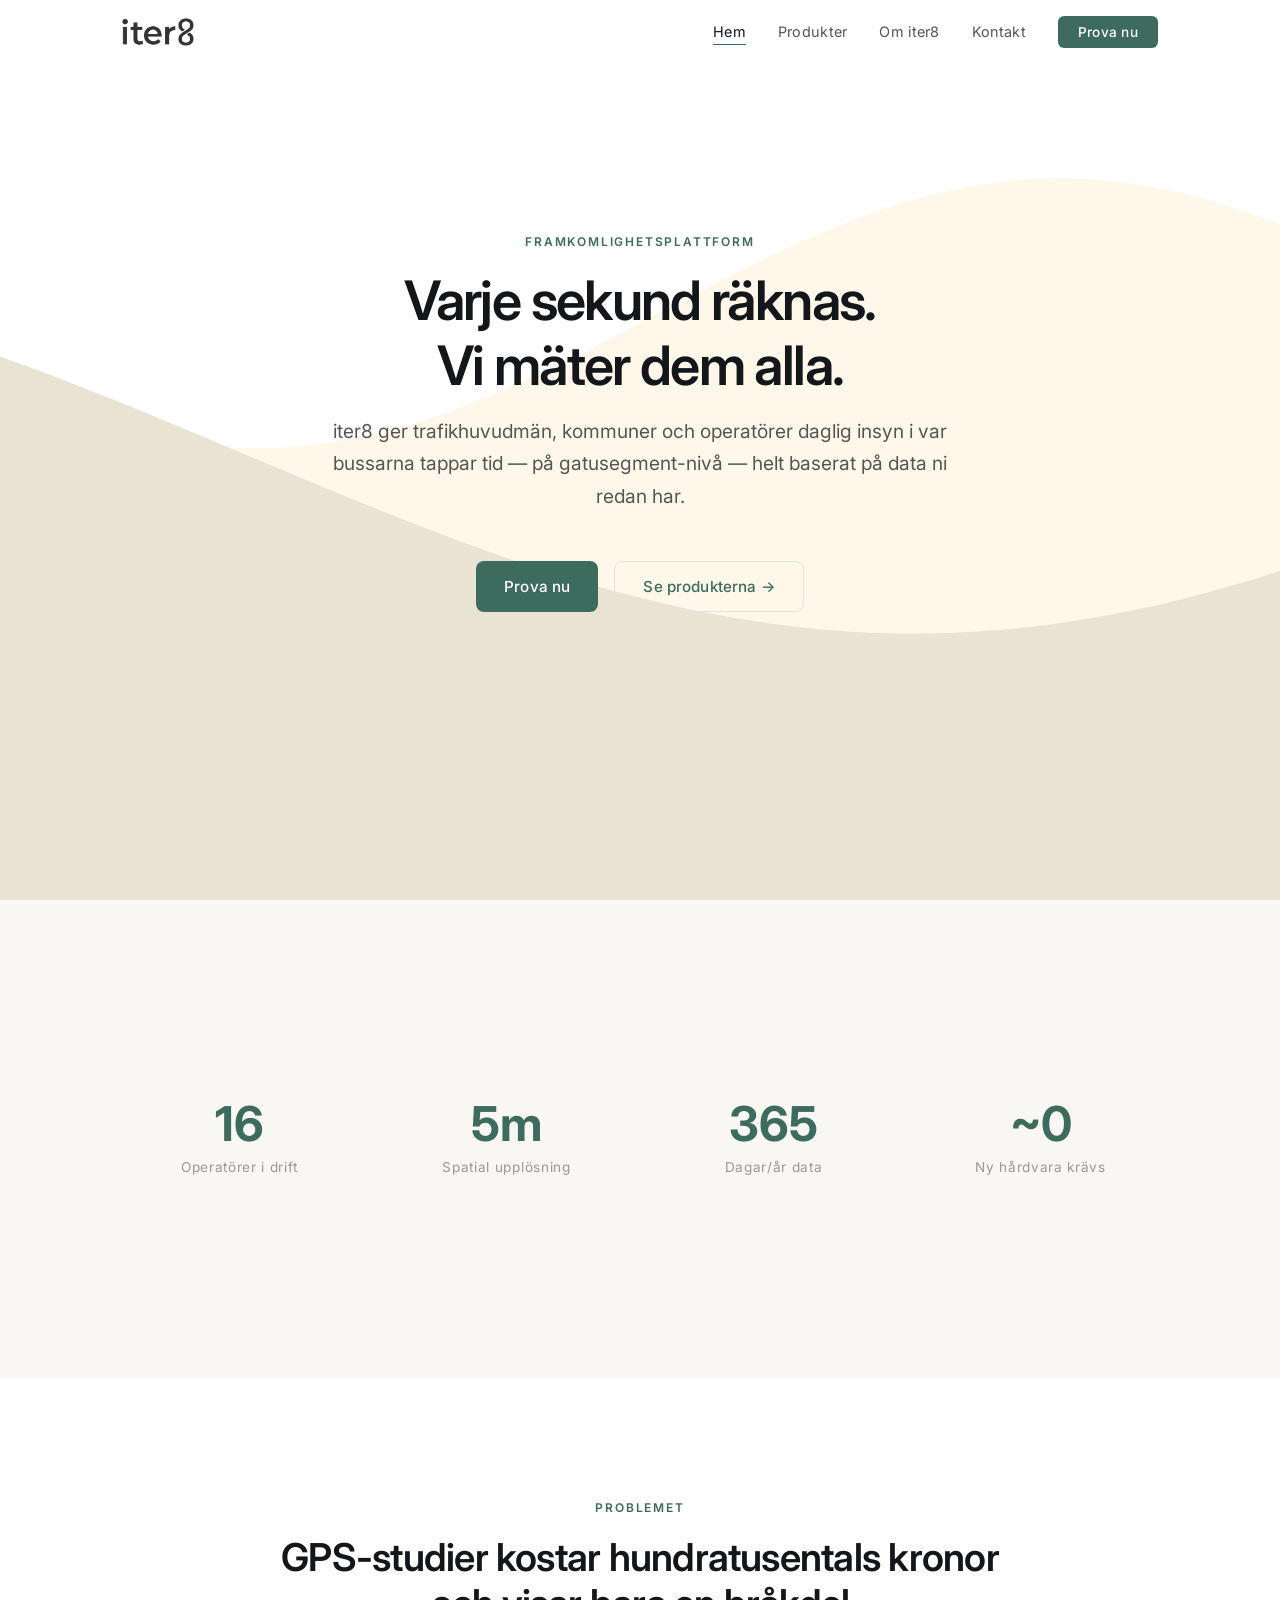
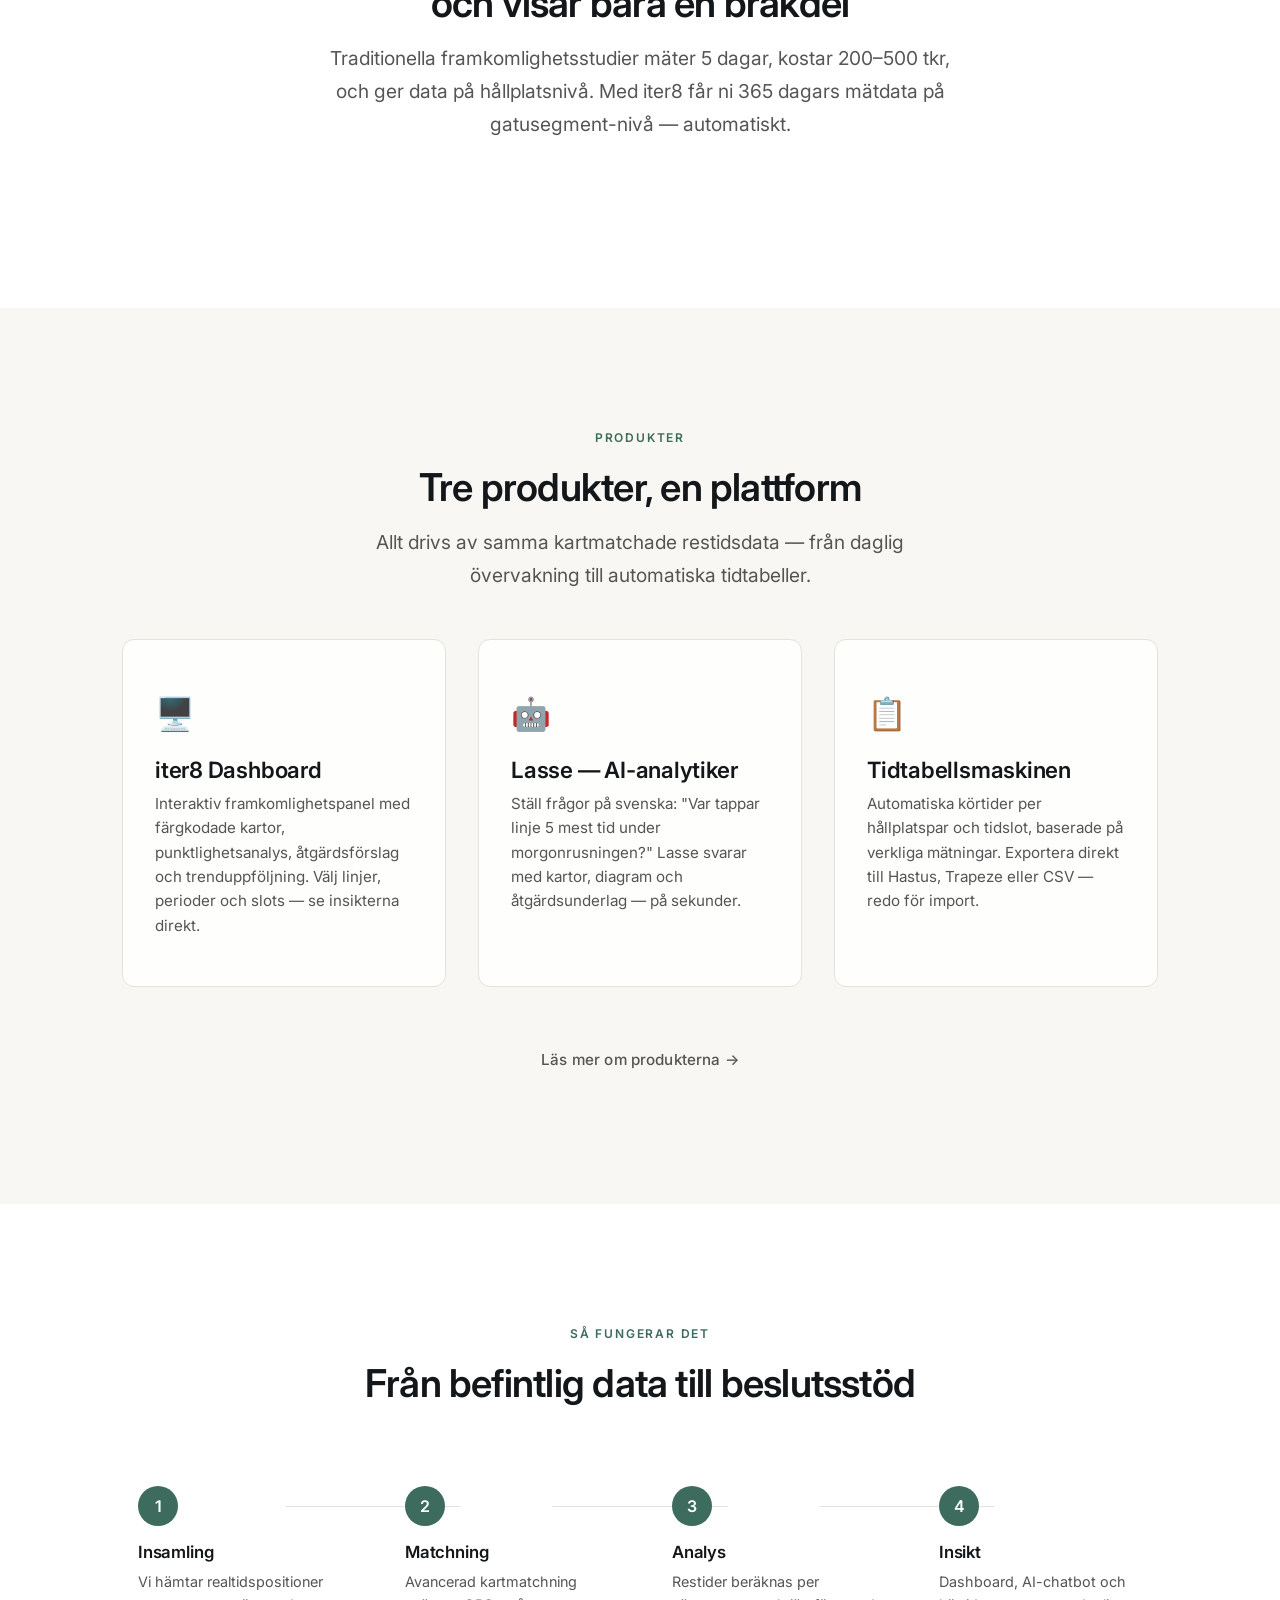
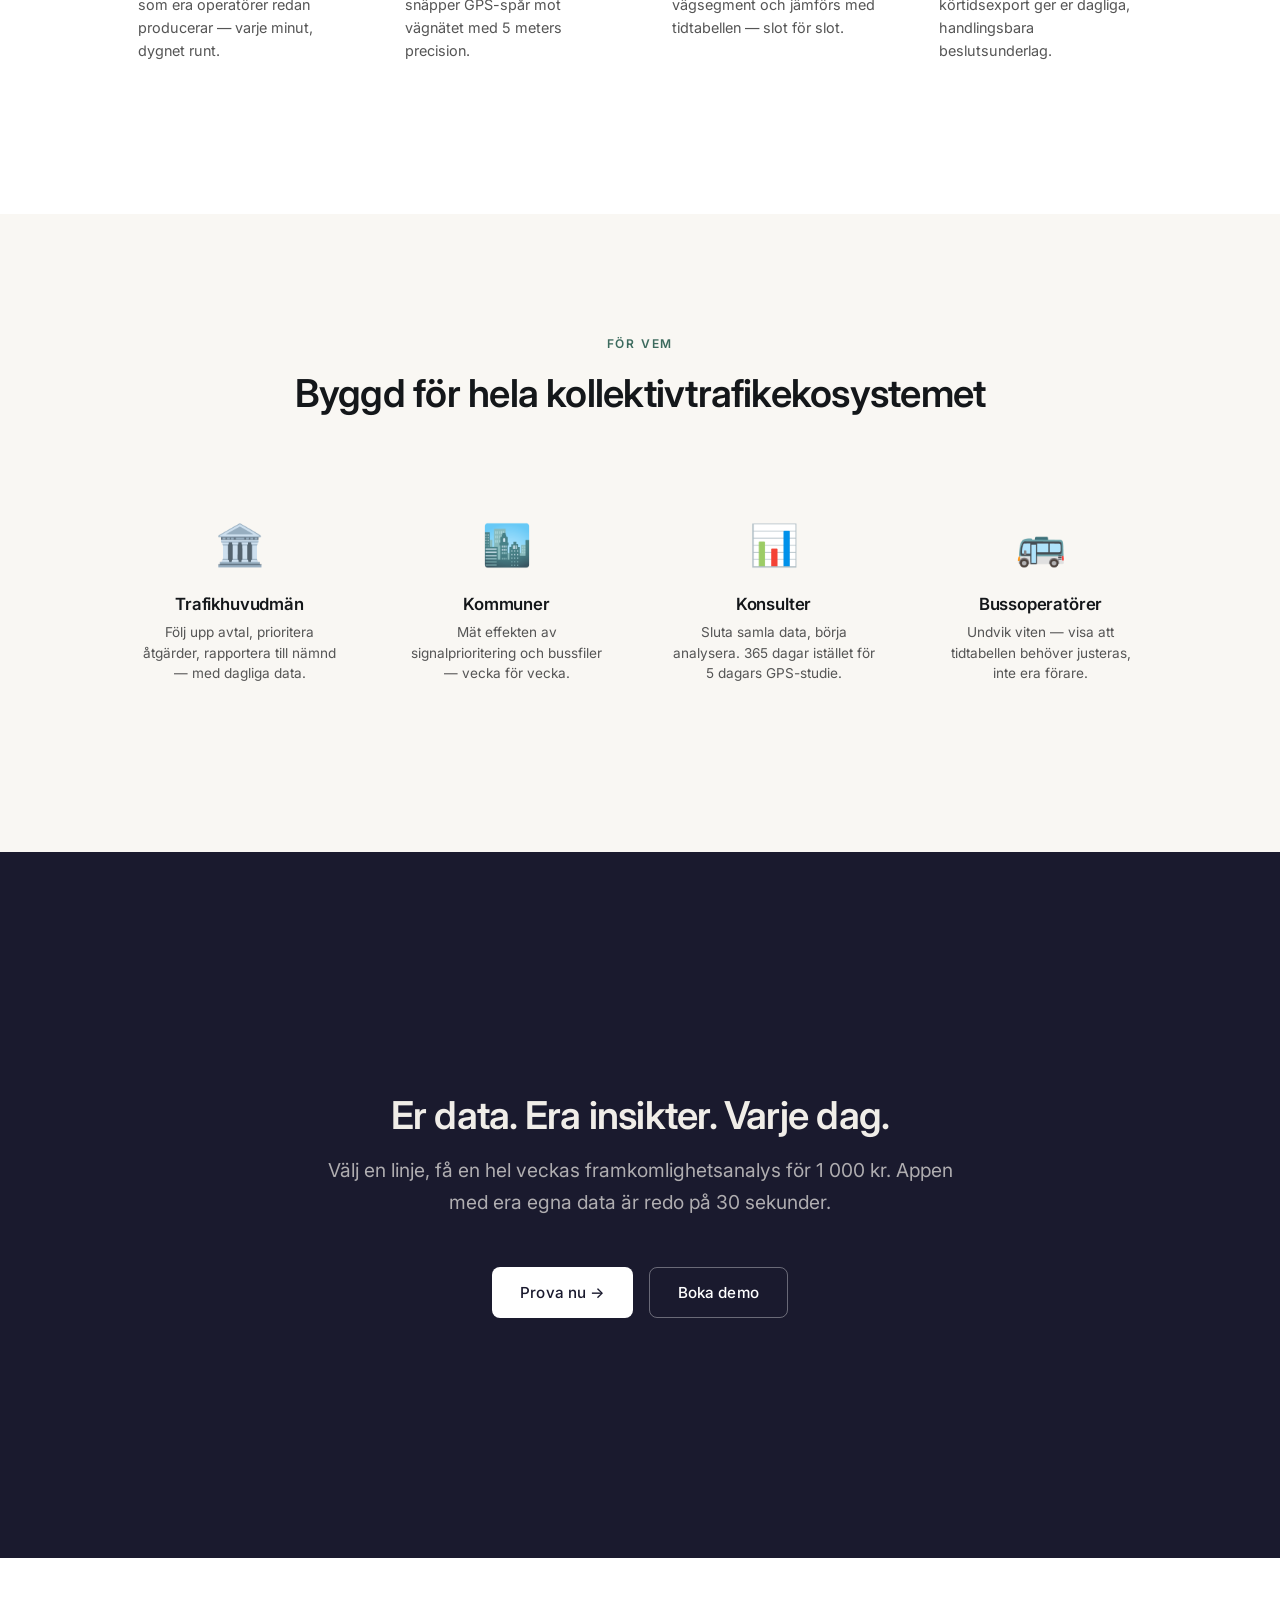
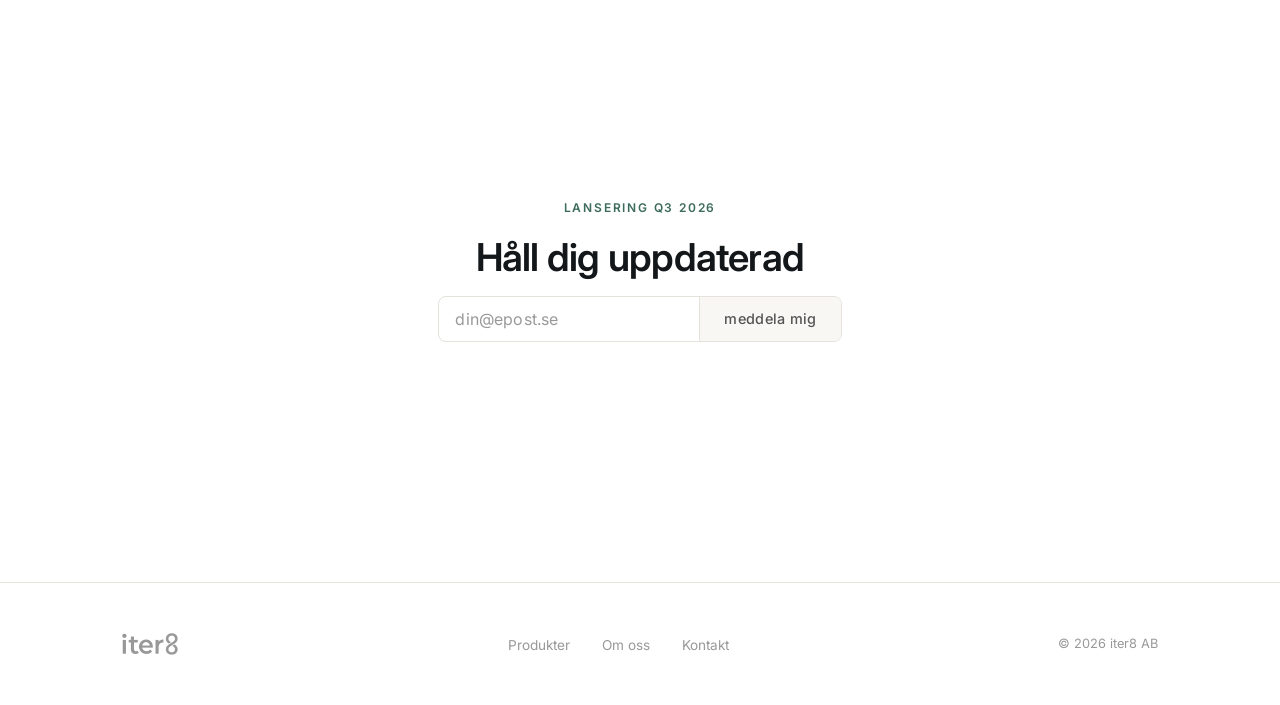
==== index.html @ d5462243 "Launch site (staging) — iter8 public-web-launch Staging-deploy av den nya fyrsidiga sajten med prova" ====
<!DOCTYPE html>
<html lang="sv">
<head>
  <meta charset="UTF-8">
  <meta name="viewport" content="width=device-width, initial-scale=1.0">
  <title>iter8 — Framkomlighetsanalys för kollektivtrafiken</title>
  <meta name="description" content="iter8 ger trafikhuvudmän, kommuner och operatörer daglig insyn i var bussarna tappar tid — på gatusegment-nivå — helt baserat på befintlig data.">
  <meta name="keywords" content="framkomlighet, kollektivtrafik, GTFS, restid, buss, tidtabell, AI, trafikplanering">
  <meta property="og:title" content="iter8 — Framkomlighetsanalys för kollektivtrafiken">
  <meta property="og:description" content="Daglig, automatisk restidsanalys på gatunivå. Ingen ny hårdvara, inga manuella studier.">
  <meta property="og:type" content="website">
  <meta property="og:url" content="https://iter8.se">
  <link rel="icon" type="image/png" href="./assets/iter8_favicon.png">
  <link rel="stylesheet" href="./style.css">

</head>
<body>

  <!-- Navigation -->
  <nav class="nav" id="nav">
    <div class="nav-inner">
      <a href="./"><img src="./assets/iter8_no_bg.png" alt="iter8" class="nav-logo"></a>
      <button class="nav-toggle" id="nav-toggle" aria-label="Meny">
        <span></span><span></span><span></span>
      </button>
      <ul class="nav-links" id="nav-links">
        <li><a href="./" class="active">Hem</a></li>
        <li><a href="./produkter.html">Produkter</a></li>
        <li><a href="./om.html">Om iter8</a></li>
        <li><a href="./kontakt.html">Kontakt</a></li>
        <li><a href="./kontakt.html#prova" class="nav-cta">Prova nu</a></li>
      </ul>
    </div>
  </nav>

  <!-- Hero -->
  <section class="hero" id="hero">
    <div class="svg-bg">
      <svg viewBox="0 0 100 100" preserveAspectRatio="none">
        <path id="fluid" fill="#FFF8E8" d="" />
        <path id="fluid-2" fill="#E8E0D0" d="" />
      </svg>
    </div>

    <div class="hero-content">
      <p class="section-label fade-up fade-up-1">Framkomlighetsplattform</p>
      <h1 class="fade-up fade-up-2">Varje sekund räknas.<br>Vi mäter dem alla.</h1>
      <p class="subtitle fade-up fade-up-3">
        iter8 ger trafikhuvudmän, kommuner och operatörer daglig insyn i var
        bussarna tappar tid — på gatusegment-nivå — helt baserat på data ni redan har.
      </p>
      <div class="hero-cta-row fade-up fade-up-4">
        <a href="./kontakt.html#prova" class="btn btn-primary">Prova nu</a>
        <a href="./produkter.html" class="btn btn-secondary">Se produkterna →</a>
      </div>
    </div>
  </section>

  <!-- Stats -->
  <section class="section-alt">
    <div class="container">
      <div class="stats-bar reveal">
        <div class="stat-item">
          <div class="stat-number">16</div>
          <div class="stat-label">Operatörer i drift</div>
        </div>
        <div class="stat-item">
          <div class="stat-number">5m</div>
          <div class="stat-label">Spatial upplösning</div>
        </div>
        <div class="stat-item">
          <div class="stat-number">365</div>
          <div class="stat-label">Dagar/år data</div>
        </div>
        <div class="stat-item">
          <div class="stat-number">~0</div>
          <div class="stat-label">Ny hårdvara krävs</div>
        </div>
      </div>
    </div>
  </section>

  <!-- Problem/Solution -->
  <section>
    <div class="container">
      <div class="section-header reveal">
        <p class="section-label">Problemet</p>
        <h2>GPS-studier kostar hundratusentals kronor<br>och visar bara en bråkdel</h2>
        <p class="subtitle">
          Traditionella framkomlighetsstudier mäter 5 dagar, kostar 200–500 tkr,
          och ger data på hållplatsnivå. Med iter8 får ni 365 dagars mätdata
          på gatusegment-nivå — automatiskt.
        </p>
      </div>
    </div>
  </section>

  <!-- Three Products -->
  <section class="section-alt" id="produkter-preview">
    <div class="container">
      <div class="section-header reveal">
        <p class="section-label">Produkter</p>
        <h2>Tre produkter, en plattform</h2>
        <p class="subtitle">
          Allt drivs av samma kartmatchade restidsdata — från daglig övervakning
          till automatiska tidtabeller.
        </p>
      </div>

      <div class="card-grid reveal">
        <!-- Dashboard -->
        <div class="card">
          <span class="card-icon">🖥️</span>
          <h3>iter8 Dashboard</h3>
          <p>
            Interaktiv framkomlighetspanel med färgkodade kartor, punktlighetsanalys,
            åtgärdsförslag och trenduppföljning. Välj linjer, perioder och slots
            — se insikterna direkt.
          </p>
        </div>

        <!-- AI -->
        <div class="card">
          <span class="card-icon">🤖</span>
          <h3>Lasse — AI-analytiker</h3>
          <p>
            Ställ frågor på svenska: "Var tappar linje 5 mest tid under
            morgonrusningen?" Lasse svarar med kartor, diagram och åtgärdsunderlag
            — på sekunder.
          </p>
        </div>

        <!-- Timetable -->
        <div class="card">
          <span class="card-icon">📋</span>
          <h3>Tidtabellsmaskinen</h3>
          <p>
            Automatiska körtider per hållplatspar och tidslot, baserade på
            verkliga mätningar. Exportera direkt till Hastus, Trapeze eller
            CSV — redo för import.
          </p>
        </div>
      </div>

      <div class="text-center" style="margin-top: var(--space-xl);">
        <a href="./produkter.html" class="btn btn-ghost">Läs mer om produkterna →</a>
      </div>
    </div>
  </section>

  <!-- How it works -->
  <section>
    <div class="container">
      <div class="section-header reveal">
        <p class="section-label">Så fungerar det</p>
        <h2>Från befintlig data till beslutsstöd</h2>
      </div>

      <div class="steps reveal">
        <div class="step">
          <h3>Insamling</h3>
          <p>Vi hämtar realtidspositioner som era operatörer redan producerar — varje minut, dygnet runt.</p>
        </div>
        <div class="step">
          <h3>Matchning</h3>
          <p>Avancerad kartmatchning snäpper GPS-spår mot vägnätet med 5 meters precision.</p>
        </div>
        <div class="step">
          <h3>Analys</h3>
          <p>Restider beräknas per vägsegment och jämförs med tidtabellen — slot för slot.</p>
        </div>
        <div class="step">
          <h3>Insikt</h3>
          <p>Dashboard, AI-chatbot och körtidsexport ger er dagliga, handlingsbara beslutsunderlag.</p>
        </div>
      </div>
    </div>
  </section>

  <!-- Customer segments -->
  <section class="section-alt">
    <div class="container">
      <div class="section-header reveal">
        <p class="section-label">För vem</p>
        <h2>Byggd för hela kollektivtrafikekosystemet</h2>
      </div>

      <div class="segment-grid reveal">
        <div class="segment-card">
          <span class="segment-icon">🏛️</span>
          <h3>Trafikhuvudmän</h3>
          <p>Följ upp avtal, prioritera åtgärder, rapportera till nämnd — med dagliga data.</p>
        </div>
        <div class="segment-card">
          <span class="segment-icon">🏙️</span>
          <h3>Kommuner</h3>
          <p>Mät effekten av signalprioritering och bussfiler — vecka för vecka.</p>
        </div>
        <div class="segment-card">
          <span class="segment-icon">📊</span>
          <h3>Konsulter</h3>
          <p>Sluta samla data, börja analysera. 365 dagar istället för 5 dagars GPS-studie.</p>
        </div>
        <div class="segment-card">
          <span class="segment-icon">🚌</span>
          <h3>Bussoperatörer</h3>
          <p>Undvik viten — visa att tidtabellen behöver justeras, inte era förare.</p>
        </div>
      </div>
    </div>
  </section>

  <!-- CTA -->
  <section class="section-dark">
    <div class="container cta-section reveal">
      <h2>Er data. Era insikter. Varje dag.</h2>
      <p class="subtitle">
        Välj en linje, få en hel veckas framkomlighetsanalys för 1 000 kr.
        Appen med era egna data är redo på 30 sekunder.
      </p>
      <div style="display: flex; gap: var(--space-md); justify-content: center; flex-wrap: wrap; margin-top: var(--space-lg);">
        <a href="./kontakt.html#prova" class="btn btn-primary" style="background: #fff; color: var(--bg-dark);">Prova nu →</a>
        <a href="./kontakt.html#demo" class="btn btn-secondary" style="color: #fff; border-color: rgba(255,255,255,0.35);">Boka demo</a>
      </div>
    </div>
  </section>

  <!-- Signup -->
  <section>
    <div class="container cta-section reveal">
      <p class="section-label">Lansering Q3 2026</p>
      <h2>Håll dig uppdaterad</h2>
      <form id="signup-form" class="signup-form" onsubmit="return handleSignup(event)">
        <div class="signup-input-row">
          <input type="email" id="signup-email" placeholder="din@epost.se" required autocomplete="email" />
          <button type="submit">meddela mig</button>
        </div>
      </form>
      <p id="signup-thanks" class="signup-thanks" hidden>vi hör av oss ✓</p>
    </div>
  </section>

  <!-- Footer -->
  <footer class="footer">
    <div class="container footer-inner">
      <img src="./assets/iter8_no_bg.png" alt="iter8" class="footer-logo">
      <ul class="footer-links">
        <li><a href="./produkter.html">Produkter</a></li>
        <li><a href="./om.html">Om oss</a></li>
        <li><a href="./kontakt.html">Kontakt</a></li>
      </ul>
      <p class="footer-copy">© 2026 iter8 AB</p>
    </div>
  </footer>

  <script src="./main.js"></script>
</body>
</html>
---- style.css ----
/* ─────────────────────────────────────────────
   iter8.se — Design System
   Minimal, premium, organic
   ───────────────────────────────────────────── */

/* ── Fonts ── */
@import url('https://fonts.googleapis.com/css2?family=Inter:wght@300;400;500;600;700&family=JetBrains+Mono:wght@400;500&display=swap');

:root {
  /* Colors */
  --bg:           #ffffff;
  --bg-warm:      #FFFDF8;
  --bg-section:   #F9F7F3;
  --bg-dark:      #1A1A2E;
  --bg-card:      rgba(255, 255, 255, 0.85);

  --text-primary:   #14171a;
  --text-secondary: #555;
  --text-muted:     #999;
  --text-on-dark:   #f0ede8;

  --accent:       #3d6b5e;
  --accent-light: #5a9e6f;
  --accent-glow:  rgba(61, 107, 94, 0.12);

  --warm-1:       #FFF8E8;
  --warm-2:       #E8E0D0;
  --warm-3:       #f0c75e;

  --petal-1:      #e8a0b4;
  --petal-2:      #dba0c7;

  --border:       #e5e2dc;
  --border-focus: #888;

  /* Typography */
  --font-body: 'Inter', -apple-system, BlinkMacSystemFont, 'Segoe UI', Roboto, Helvetica, Arial, sans-serif;
  --font-mono: 'JetBrains Mono', 'SF Mono', Consolas, monospace;

  /* Spacing */
  --space-xs:  4px;
  --space-sm:  8px;
  --space-md:  16px;
  --space-lg:  32px;
  --space-xl:  48px;
  --space-2xl: 80px;
  --space-3xl: 120px;

  /* Sizing */
  --max-width: 1100px;
  --nav-height: 64px;

  /* Transitions */
  --ease: cubic-bezier(0.4, 0, 0.2, 1);
  --duration: 0.3s;
}

/* ── Reset ── */
*, *::before, *::after {
  margin: 0;
  padding: 0;
  box-sizing: border-box;
}

html {
  scroll-behavior: smooth;
  -webkit-font-smoothing: antialiased;
  -moz-osx-font-smoothing: grayscale;
}

body {
  font-family: var(--font-body);
  font-size: 16px;
  line-height: 1.65;
  color: var(--text-primary);
  background: var(--bg);
  overflow-x: hidden;
}

img {
  max-width: 100%;
  height: auto;
  display: block;
}

a {
  color: var(--accent);
  text-decoration: none;
  transition: color var(--duration) var(--ease);
}
a:hover { color: var(--text-primary); }

/* ── Utility ── */
.container {
  width: 100%;
  max-width: var(--max-width);
  margin: 0 auto;
  padding: 0 var(--space-lg);
}

.text-center { text-align: center; }
.text-muted { color: var(--text-muted); }

/* ── Navigation ── */
.nav {
  position: fixed;
  top: 0;
  left: 0;
  right: 0;
  height: var(--nav-height);
  z-index: 100;
  background: rgba(255, 255, 255, 0.88);
  backdrop-filter: blur(20px);
  -webkit-backdrop-filter: blur(20px);
  border-bottom: 1px solid transparent;
  transition: border-color var(--duration) var(--ease), background var(--duration) var(--ease);
}

.nav.scrolled {
  border-bottom-color: var(--border);
  background: rgba(255, 255, 255, 0.95);
}

.nav-inner {
  max-width: var(--max-width);
  margin: 0 auto;
  padding: 0 var(--space-lg);
  height: 100%;
  display: flex;
  align-items: center;
  justify-content: space-between;
}

.nav-logo {
  height: 28px;
  width: auto;
}

.nav-links {
  display: flex;
  gap: var(--space-lg);
  list-style: none;
  align-items: center;
}

.nav-links a {
  font-size: 0.9rem;
  font-weight: 400;
  color: var(--text-secondary);
  letter-spacing: 0.02em;
  padding: 4px 0;
  border-bottom: 1.5px solid transparent;
  transition: all var(--duration) var(--ease);
}

.nav-links a:hover,
.nav-links a.active {
  color: var(--text-primary);
  border-bottom-color: var(--accent);
}

.nav-cta {
  font-size: 0.85rem !important;
  font-weight: 500 !important;
  color: var(--bg) !important;
  background: var(--accent);
  padding: 8px 20px !important;
  border-radius: 6px;
  border-bottom: none !important;
  transition: background var(--duration) var(--ease), transform 0.15s var(--ease) !important;
}

.nav-cta:hover {
  background: var(--bg-dark) !important;
  color: var(--bg) !important;
  transform: translateY(-1px);
}

/* Mobile menu */
.nav-toggle {
  display: none;
  background: none;
  border: none;
  cursor: pointer;
  padding: 8px;
}

.nav-toggle span {
  display: block;
  width: 22px;
  height: 2px;
  background: var(--text-primary);
  margin: 5px 0;
  transition: all var(--duration) var(--ease);
  border-radius: 1px;
}

/* ── Typography ── */
h1, h2, h3, h4 {
  font-weight: 600;
  line-height: 1.2;
  color: var(--text-primary);
}

h1 {
  font-size: clamp(2.2rem, 5vw, 3.4rem);
  letter-spacing: -0.03em;
}

h2 {
  font-size: clamp(1.6rem, 3.5vw, 2.4rem);
  letter-spacing: -0.02em;
}

h3 {
  font-size: clamp(1.1rem, 2vw, 1.4rem);
  letter-spacing: -0.01em;
}

.subtitle {
  font-size: clamp(1rem, 2vw, 1.2rem);
  color: var(--text-secondary);
  line-height: 1.7;
  max-width: 640px;
}

.section-label {
  font-size: 0.75rem;
  font-weight: 600;
  letter-spacing: 0.15em;
  text-transform: uppercase;
  color: var(--accent);
  margin-bottom: var(--space-md);
}

/* ── Sections ── */
section {
  padding: var(--space-3xl) 0;
}

.section-alt {
  background: var(--bg-section);
}

.section-dark {
  background: var(--bg-dark);
  color: var(--text-on-dark);
}

.section-dark h2,
.section-dark h3,
.section-dark .section-label {
  color: var(--text-on-dark);
}

.section-dark .subtitle {
  color: rgba(240, 237, 232, 0.7);
}

.section-header {
  text-align: center;
  margin-bottom: var(--space-xl);
}

.section-header .subtitle {
  margin: var(--space-md) auto 0;
}

/* ── Cards ── */
.card-grid {
  display: grid;
  grid-template-columns: repeat(auto-fit, minmax(300px, 1fr));
  gap: var(--space-lg);
}

.card {
  background: var(--bg-card);
  border: 1px solid var(--border);
  border-radius: 12px;
  padding: var(--space-xl) var(--space-lg);
  transition: transform var(--duration) var(--ease), box-shadow var(--duration) var(--ease), border-color var(--duration) var(--ease);
}

.card:hover {
  transform: translateY(-4px);
  box-shadow: 0 12px 40px rgba(0, 0, 0, 0.06);
  border-color: var(--accent-light);
}

.card-icon {
  font-size: 2rem;
  margin-bottom: var(--space-md);
  display: block;
}

.card h3 {
  margin-bottom: var(--space-sm);
}

.card p {
  color: var(--text-secondary);
  font-size: 0.95rem;
  line-height: 1.6;
}

/* ── Hero ── */
.hero {
  min-height: 100vh;
  display: flex;
  align-items: center;
  justify-content: center;
  position: relative;
  padding-top: var(--nav-height);
  overflow: hidden;
}

.hero-content {
  position: relative;
  z-index: 3;
  text-align: center;
  padding: var(--space-xl) var(--space-lg);
}

.hero h1 {
  margin-bottom: var(--space-md);
}

.hero .subtitle {
  margin: 0 auto var(--space-xl);
}

.hero-cta-row {
  display: flex;
  gap: var(--space-md);
  justify-content: center;
  flex-wrap: wrap;
}

/* Animated SVG background */
.svg-bg {
  position: absolute;
  top: 0;
  left: 0;
  width: 100%;
  height: 100%;
  z-index: 1;
  opacity: 0.9;
  pointer-events: none;
}

.svg-bg svg {
  width: 100%;
  height: 100%;
}

/* ── Buttons ── */
.btn {
  display: inline-flex;
  align-items: center;
  gap: 8px;
  font-family: var(--font-body);
  font-size: 0.95rem;
  font-weight: 500;
  padding: 12px 28px;
  border-radius: 8px;
  border: none;
  cursor: pointer;
  transition: all var(--duration) var(--ease);
  text-decoration: none;
  letter-spacing: 0.01em;
}

.btn-primary {
  background: var(--accent);
  color: #fff;
}
.btn-primary:hover {
  background: var(--bg-dark);
  color: #fff;
  transform: translateY(-2px);
  box-shadow: 0 8px 24px rgba(0, 0, 0, 0.12);
}

.btn-secondary {
  background: transparent;
  color: var(--accent);
  border: 1.5px solid var(--border);
}
.btn-secondary:hover {
  border-color: var(--accent);
  color: var(--text-primary);
  transform: translateY(-2px);
}

.btn-ghost {
  background: transparent;
  color: var(--text-secondary);
  padding: 12px 16px;
}
.btn-ghost:hover {
  color: var(--accent);
}

/* ── Features list (alternating) ── */
.feature-row {
  display: grid;
  grid-template-columns: 1fr 1fr;
  gap: var(--space-xl);
  align-items: center;
  margin-bottom: var(--space-3xl);
}

.feature-row:last-child {
  margin-bottom: 0;
}

.feature-row.reverse .feature-text {
  order: 2;
}

.feature-row.reverse .feature-visual {
  order: 1;
}

.feature-text h3 {
  font-size: clamp(1.3rem, 2.5vw, 1.8rem);
  margin-bottom: var(--space-md);
}

.feature-text p {
  color: var(--text-secondary);
  line-height: 1.7;
  margin-bottom: var(--space-md);
}

.feature-visual {
  background: var(--bg-section);
  border-radius: 12px;
  aspect-ratio: 4/3;
  display: flex;
  align-items: center;
  justify-content: center;
  border: 1px solid var(--border);
  overflow: hidden;
}

.feature-visual img {
  width: 100%;
  height: 100%;
  object-fit: cover;
}

/* ── Stats bar ── */
.stats-bar {
  display: grid;
  grid-template-columns: repeat(4, 1fr);
  gap: var(--space-lg);
  text-align: center;
  padding: var(--space-xl) 0;
}

.stat-item {
  padding: var(--space-lg) 0;
}

.stat-number {
  font-size: clamp(2rem, 4vw, 3rem);
  font-weight: 700;
  color: var(--accent);
  line-height: 1;
  margin-bottom: var(--space-sm);
}

.stat-label {
  font-size: 0.85rem;
  color: var(--text-muted);
  letter-spacing: 0.05em;
}

/* ── Customer segments ── */
.segment-grid {
  display: grid;
  grid-template-columns: repeat(4, 1fr);
  gap: var(--space-lg);
}

.segment-card {
  text-align: center;
  padding: var(--space-xl) var(--space-md);
  border-radius: 12px;
  transition: background var(--duration) var(--ease);
}

.segment-card:hover {
  background: var(--accent-glow);
}

.segment-icon {
  font-size: 2.5rem;
  margin-bottom: var(--space-md);
  display: block;
}

.segment-card h3 {
  font-size: 1.05rem;
  margin-bottom: var(--space-sm);
}

.segment-card p {
  font-size: 0.85rem;
  color: var(--text-secondary);
  line-height: 1.5;
}

/* ── How it works ── */
.steps {
  display: grid;
  grid-template-columns: repeat(4, 1fr);
  gap: var(--space-lg);
  counter-reset: step;
}

.step {
  counter-increment: step;
  position: relative;
  padding: var(--space-lg) var(--space-md);
}

.step::before {
  content: counter(step);
  display: flex;
  align-items: center;
  justify-content: center;
  width: 40px;
  height: 40px;
  border-radius: 50%;
  background: var(--accent);
  color: #fff;
  font-weight: 600;
  font-size: 1rem;
  margin-bottom: var(--space-md);
}

.step h3 {
  font-size: 1.05rem;
  margin-bottom: var(--space-sm);
}

.step p {
  font-size: 0.9rem;
  color: var(--text-secondary);
  line-height: 1.6;
}

/* Connector line between steps */
.step:not(:last-child)::after {
  content: '';
  position: absolute;
  top: 52px;
  right: -16px;
  width: calc(100% - 60px);
  height: 1px;
  background: var(--border);
  transform: translateX(50%);
}

/* ── CTA Section ── */
.cta-section {
  text-align: center;
  padding: var(--space-3xl) 0;
}

.cta-section h2 {
  margin-bottom: var(--space-md);
}

.cta-section .subtitle {
  margin: 0 auto var(--space-xl);
}

/* ── Signup form ── */
.signup-form {
  display: flex;
  flex-direction: column;
  align-items: center;
  gap: var(--space-md);
}

.signup-input-row {
  display: flex;
  gap: 0;
  border: 1.5px solid var(--border);
  border-radius: 8px;
  overflow: hidden;
  transition: border-color var(--duration) var(--ease);
  background: var(--bg);
}

.signup-input-row:focus-within {
  border-color: var(--accent);
}

.signup-input-row input {
  -webkit-appearance: none;
  appearance: none;
  font-family: var(--font-body);
  font-size: 16px;
  padding: 12px 16px;
  border: none;
  outline: none;
  background: transparent;
  color: var(--text-primary);
  width: 260px;
  letter-spacing: 0.01em;
}

.signup-input-row input::placeholder {
  color: var(--text-muted);
}

.signup-input-row button {
  -webkit-appearance: none;
  appearance: none;
  font-family: var(--font-body);
  font-size: 0.9rem;
  font-weight: 500;
  padding: 12px 24px;
  border: none;
  border-left: 1.5px solid var(--border);
  background: var(--bg-section);
  color: var(--text-secondary);
  cursor: pointer;
  letter-spacing: 0.02em;
  transition: background var(--duration) var(--ease), color var(--duration) var(--ease);
  white-space: nowrap;
}

.signup-input-row button:hover {
  background: var(--accent);
  color: #fff;
}

.signup-thanks {
  font-size: 0.95rem;
  color: var(--accent-light);
  letter-spacing: 0.03em;
}

/* ── Footer ── */
.footer {
  border-top: 1px solid var(--border);
  padding: var(--space-xl) 0;
}

.footer-inner {
  display: flex;
  justify-content: space-between;
  align-items: center;
}

.footer-logo {
  height: 22px;
  opacity: 0.5;
}

.footer-links {
  display: flex;
  gap: var(--space-lg);
  list-style: none;
}

.footer-links a {
  font-size: 0.85rem;
  color: var(--text-muted);
}

.footer-links a:hover {
  color: var(--text-primary);
}

.footer-copy {
  font-size: 0.8rem;
  color: var(--text-muted);
}

/* ── Animations ── */
@keyframes fadeUp {
  from { opacity: 0; transform: translateY(20px); }
  to   { opacity: 1; transform: translateY(0); }
}

@keyframes fadeIn {
  from { opacity: 0; }
  to   { opacity: 1; }
}

.fade-up {
  opacity: 0;
  animation: fadeUp 0.8s var(--ease) forwards;
}

.fade-up-1 { animation-delay: 0.1s; }
.fade-up-2 { animation-delay: 0.3s; }
.fade-up-3 { animation-delay: 0.5s; }
.fade-up-4 { animation-delay: 0.7s; }

/* Scroll-triggered animations */
.reveal {
  opacity: 0;
  transform: translateY(30px);
  transition: opacity 0.7s var(--ease), transform 0.7s var(--ease);
}

.reveal.visible {
  opacity: 1;
  transform: translateY(0);
}

/* ── Responsive ── */
@media (max-width: 900px) {
  .feature-row {
    grid-template-columns: 1fr;
    gap: var(--space-lg);
  }

  .feature-row.reverse .feature-text,
  .feature-row.reverse .feature-visual {
    order: unset;
  }

  .stats-bar {
    grid-template-columns: repeat(2, 1fr);
  }

  .segment-grid {
    grid-template-columns: repeat(2, 1fr);
  }

  .steps {
    grid-template-columns: repeat(2, 1fr);
  }

  .step:not(:last-child)::after {
    display: none;
  }
}

@media (max-width: 640px) {
  .nav-links { display: none; }
  .nav-toggle { display: block; }

  .nav-links.open {
    display: flex;
    flex-direction: column;
    position: absolute;
    top: var(--nav-height);
    left: 0;
    right: 0;
    background: var(--bg);
    border-bottom: 1px solid var(--border);
    padding: var(--space-lg);
    gap: var(--space-md);
  }

  .hero { min-height: 90vh; }

  h1 { font-size: clamp(1.8rem, 6vw, 2.6rem); }

  .stats-bar {
    grid-template-columns: 1fr 1fr;
  }

  .segment-grid {
    grid-template-columns: 1fr;
  }

  .steps {
    grid-template-columns: 1fr;
  }

  .signup-input-row {
    flex-direction: column;
    width: 100%;
    max-width: 320px;
  }

  .signup-input-row input {
    width: 100%;
    border-bottom: 1.5px solid var(--border);
  }

  .signup-input-row button {
    border-left: none;
    border-top: 1.5px solid var(--border);
  }

  .footer-inner {
    flex-direction: column;
    gap: var(--space-md);
    text-align: center;
  }

  .card-grid {
    grid-template-columns: 1fr;
  }
}

/* ── Page-specific: About ── */
.about-hero {
  min-height: 60vh;
  padding-top: calc(var(--nav-height) + var(--space-2xl));
}

.about-grid {
  display: grid;
  grid-template-columns: 1fr 1fr;
  gap: var(--space-xl);
  align-items: start;
}

@media (max-width: 900px) {
  .about-grid {
    grid-template-columns: 1fr;
  }
}

/* ── Page-specific: Contact ── */
.contact-methods {
  display: grid;
  grid-template-columns: repeat(auto-fit, minmax(250px, 1fr));
  gap: var(--space-lg);
  margin-top: var(--space-xl);
}

.contact-card {
  text-align: center;
  padding: var(--space-xl);
  border-radius: 12px;
  border: 1px solid var(--border);
  transition: all var(--duration) var(--ease);
}

.contact-card:hover {
  border-color: var(--accent);
  transform: translateY(-2px);
}

.contact-card .card-icon {
  margin-bottom: var(--space-md);
}

.contact-card h3 {
  margin-bottom: var(--space-sm);
}

.contact-card a {
  font-size: 1.1rem;
  font-weight: 500;
}

/* ── Prova-väljare (self-service) ── */
.selector {
  max-width: 540px;
  margin: var(--space-xl) auto 0;
  background: var(--bg);
  border: 1px solid var(--border);
  border-radius: 16px;
  padding: var(--space-lg);
  box-shadow: 0 12px 40px rgba(0, 0, 0, 0.07);
  text-align: left;
}

.selector-head {
  display: flex;
  align-items: center;
  gap: var(--space-sm);
  margin-bottom: var(--space-lg);
}

.selector-head h3 {
  margin: 0;
  font-size: 1.15rem;
}

.selector-badge {
  font-size: 0.7rem;
  font-weight: 600;
  letter-spacing: 0.03em;
  color: var(--accent);
  background: var(--accent-glow);
  padding: 4px 10px;
  border-radius: 999px;
  white-space: nowrap;
}

.selector-body {
  display: grid;
  gap: var(--space-md);
}

.selector-field {
  display: flex;
  flex-direction: column;
  gap: 6px;
}

.selector-field span {
  font-size: 0.85rem;
  font-weight: 500;
  color: var(--text-secondary);
}

.selector-field select {
  font-family: var(--font-body);
  font-size: 0.95rem;
  padding: 11px 38px 11px 14px;
  border-radius: 8px;
  border: 1.5px solid var(--border);
  background-color: var(--bg-warm);
  color: var(--text-primary);
  cursor: pointer;
  appearance: none;
  -webkit-appearance: none;
  background-image: url("data:image/svg+xml,%3Csvg xmlns='http://www.w3.org/2000/svg' width='12' height='8' viewBox='0 0 12 8'%3E%3Cpath fill='none' stroke='%23999' stroke-width='1.5' d='M1 1l5 5 5-5'/%3E%3C/svg%3E");
  background-repeat: no-repeat;
  background-position: right 14px center;
  transition: border-color var(--duration) var(--ease);
}

.selector-field select:focus {
  outline: none;
  border-color: var(--accent);
}

.selector-foot {
  display: flex;
  align-items: center;
  justify-content: space-between;
  gap: var(--space-md);
  margin-top: var(--space-lg);
  padding-top: var(--space-lg);
  border-top: 1px solid var(--border);
  flex-wrap: wrap;
}

.selector-price {
  display: flex;
  flex-direction: column;
}

.selector-price-label {
  font-size: 0.8rem;
  color: var(--text-muted);
}

.selector-price-value {
  font-size: 1.5rem;
  font-weight: 700;
  color: var(--text-primary);
}

.selector-status {
  text-align: center;
  padding: var(--space-lg) 0 var(--space-xs);
}

.selector-spinner {
  width: 36px;
  height: 36px;
  margin: 0 auto var(--space-md);
  border: 3px solid var(--border);
  border-top-color: var(--accent);
  border-radius: 50%;
  animation: selector-spin 0.8s linear infinite;
}

.selector-status.done .selector-spinner {
  display: none;
}

@keyframes selector-spin {
  to { transform: rotate(360deg); }
}

.selector-status p {
  font-weight: 500;
  margin-bottom: var(--space-md);
}

.selector-progress {
  height: 6px;
  max-width: 320px;
  margin: 0 auto;
  background: var(--border);
  border-radius: 999px;
  overflow: hidden;
}

.selector-progress span {
  display: block;
  height: 100%;
  width: 0;
  background: var(--accent);
  border-radius: 999px;
  transition: width 0.3s ease;
}

.selector-status.done .selector-progress {
  display: none;
}

.selector-check {
  width: 44px;
  height: 44px;
  margin: 0 auto var(--space-md);
  border-radius: 50%;
  background: var(--accent);
  color: #fff;
  display: flex;
  align-items: center;
  justify-content: center;
  font-size: 1.4rem;
}
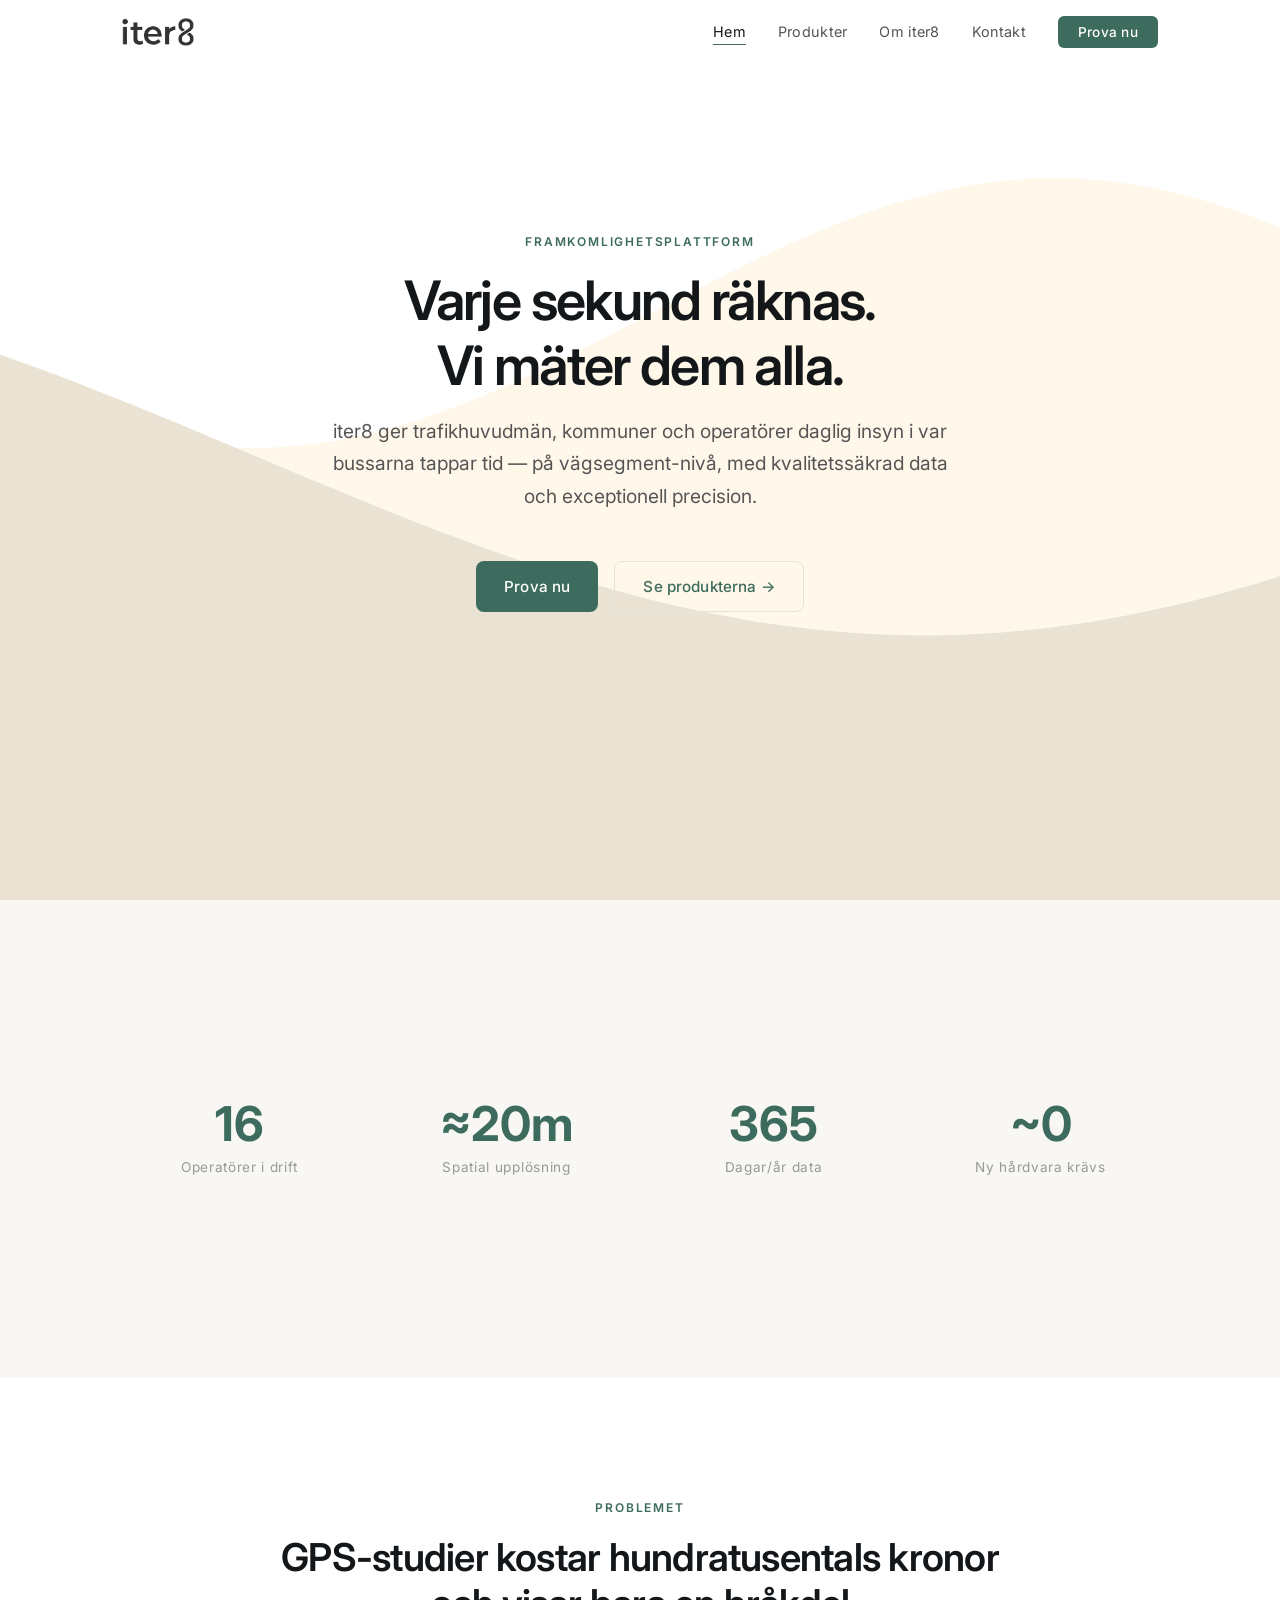
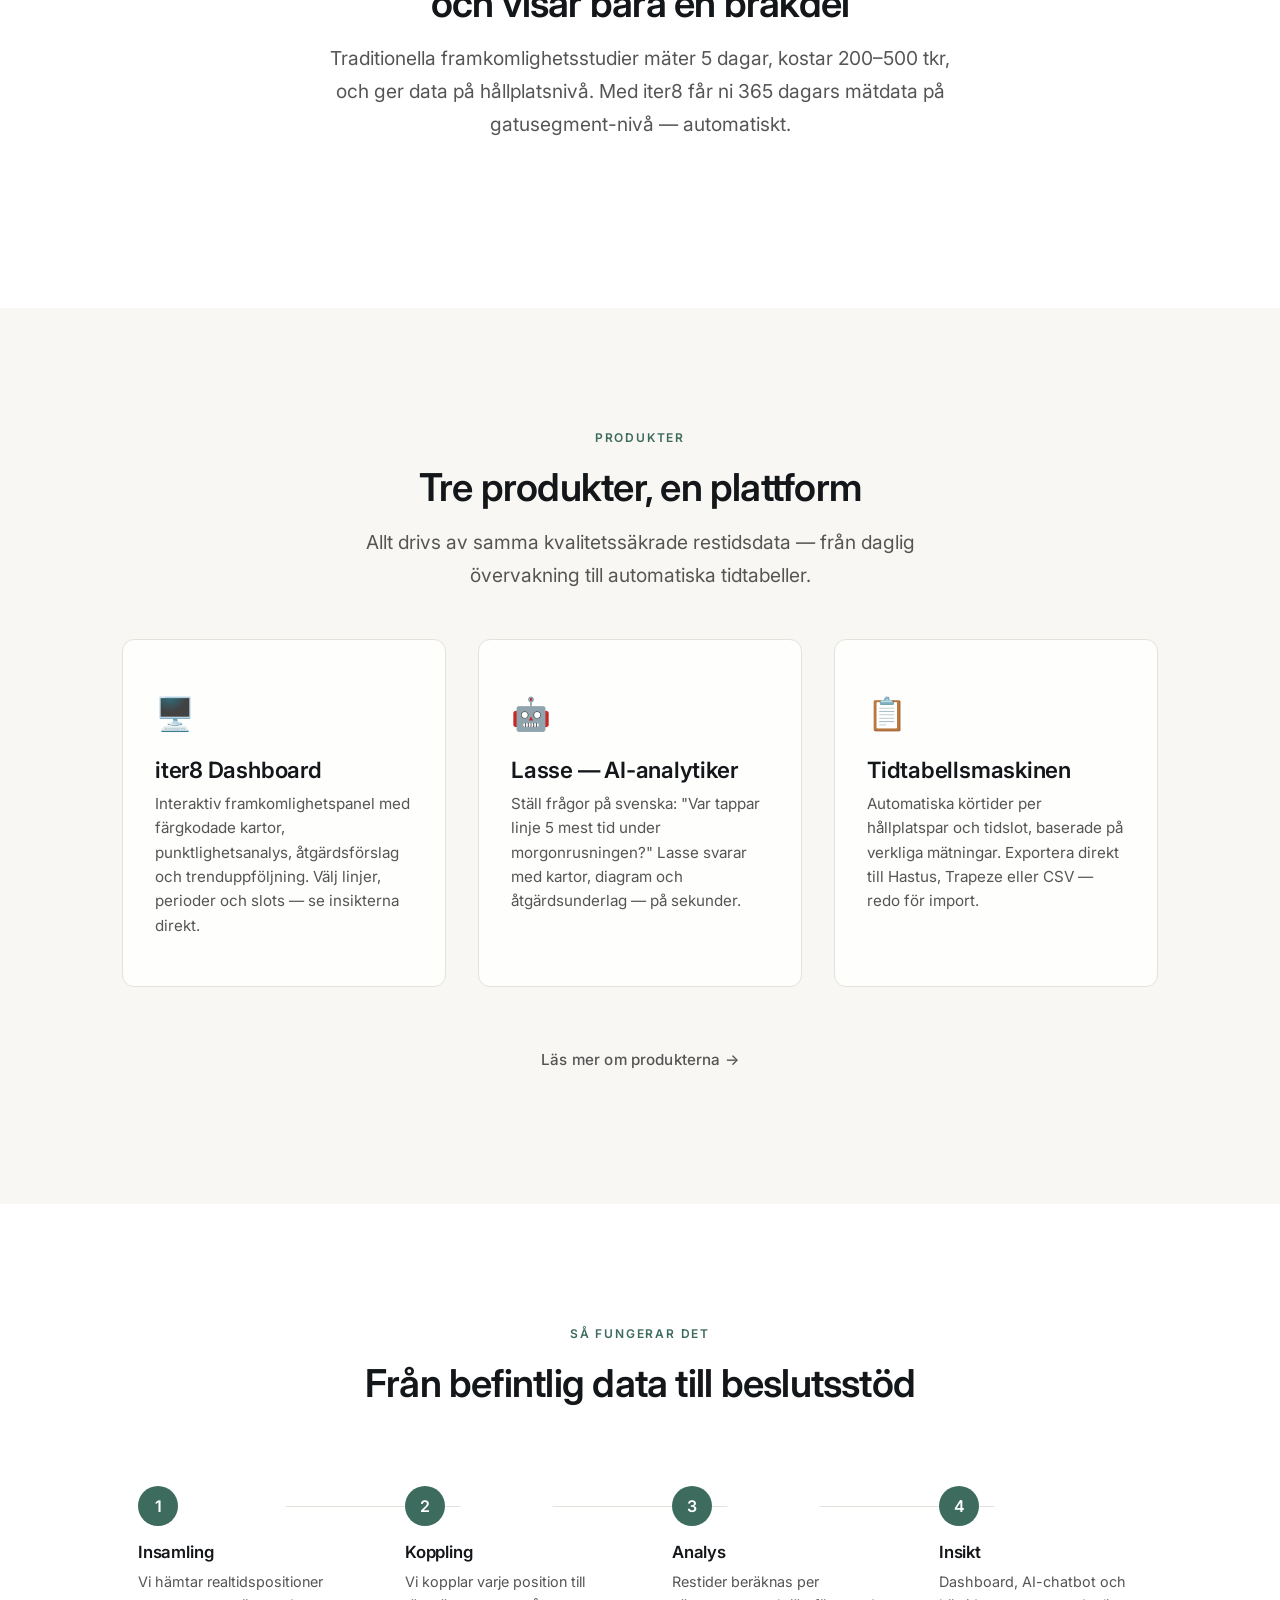
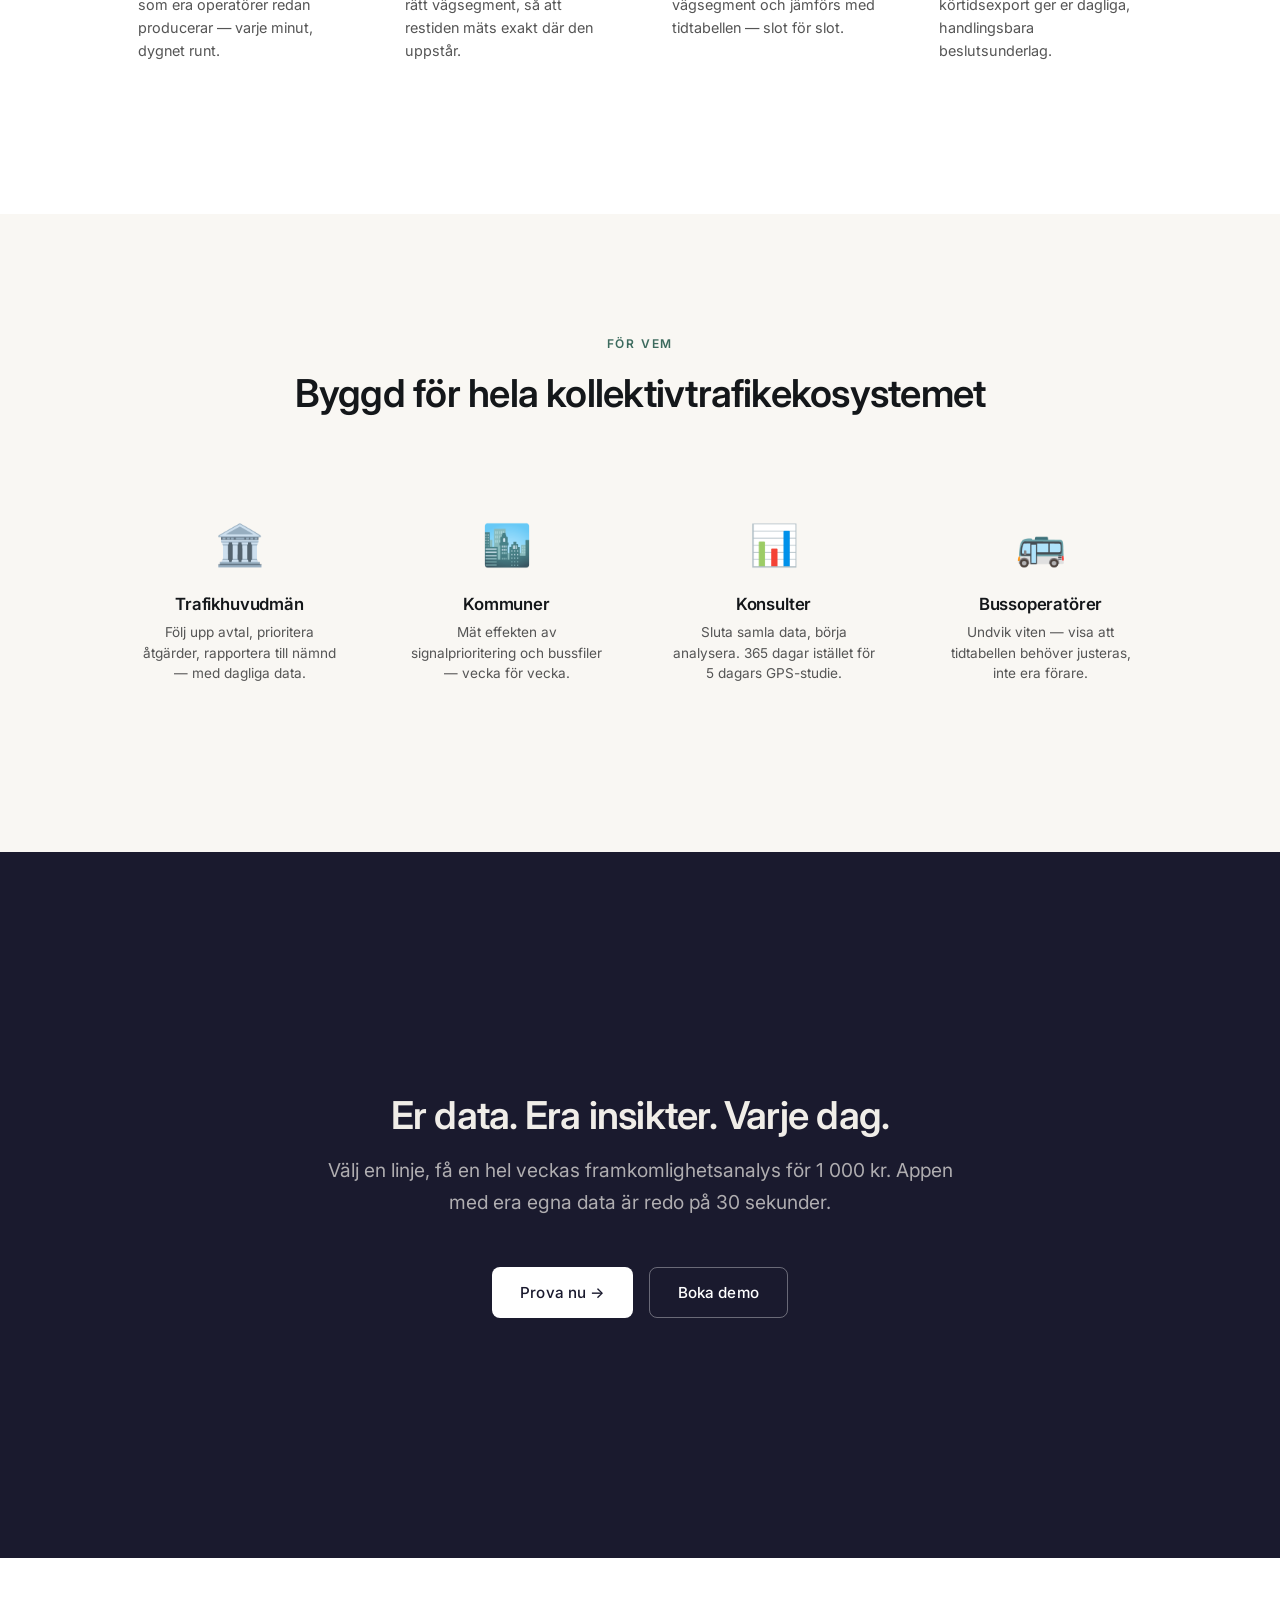
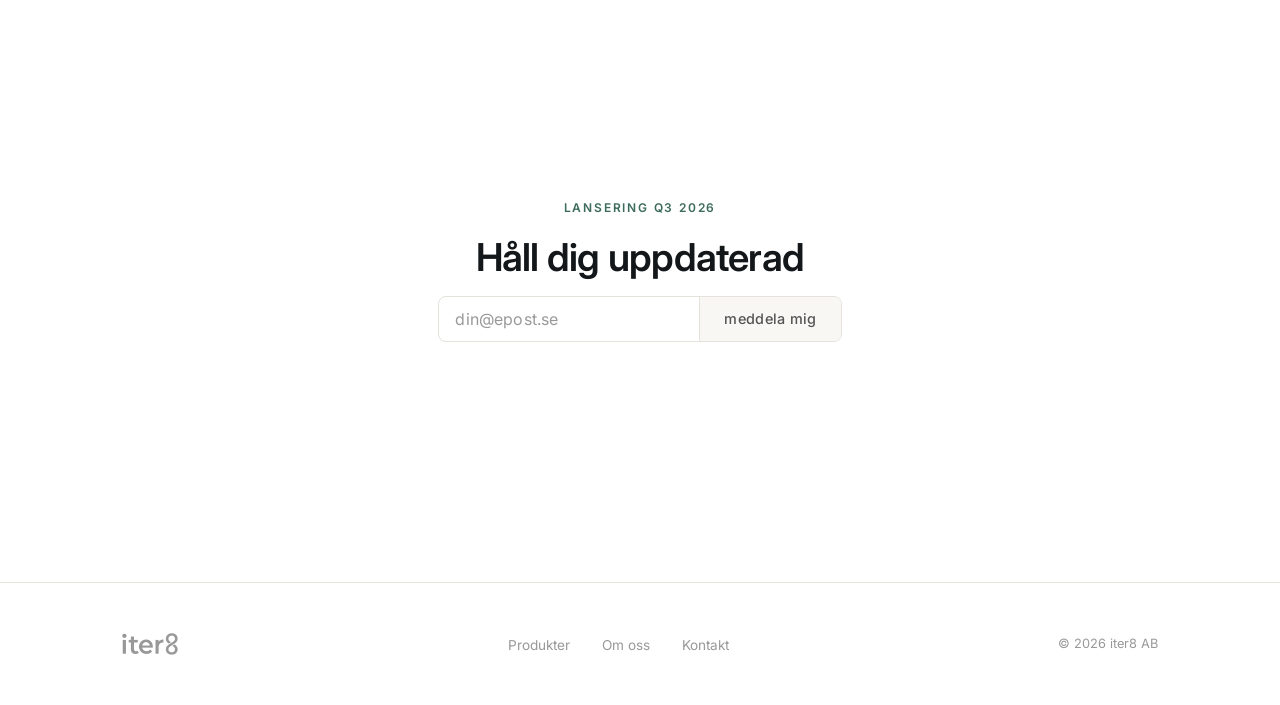
==== commit 94cda4b0: "Uppdaterad copy: ≈20m spatial upplösning, diffust språk (kopplar), säljande hero" ====
--- a/index.html
+++ b/index.html
@@ -47,7 +47,7 @@
       <h1 class="fade-up fade-up-2">Varje sekund räknas.<br>Vi mäter dem alla.</h1>
       <p class="subtitle fade-up fade-up-3">
         iter8 ger trafikhuvudmän, kommuner och operatörer daglig insyn i var
-        bussarna tappar tid — på gatusegment-nivå — helt baserat på data ni redan har.
+        bussarna tappar tid — på vägsegment-nivå, med kvalitetssäkrad data och exceptionell precision.
       </p>
       <div class="hero-cta-row fade-up fade-up-4">
         <a href="./kontakt.html#prova" class="btn btn-primary">Prova nu</a>
@@ -65,7 +65,7 @@
           <div class="stat-label">Operatörer i drift</div>
         </div>
         <div class="stat-item">
-          <div class="stat-number">5m</div>
+          <div class="stat-number">≈20m</div>
           <div class="stat-label">Spatial upplösning</div>
         </div>
         <div class="stat-item">
@@ -102,7 +102,7 @@
         <p class="section-label">Produkter</p>
         <h2>Tre produkter, en plattform</h2>
         <p class="subtitle">
-          Allt drivs av samma kartmatchade restidsdata — från daglig övervakning
+          Allt drivs av samma kvalitetssäkrade restidsdata — från daglig övervakning
           till automatiska tidtabeller.
         </p>
       </div>
@@ -162,8 +162,8 @@
           <p>Vi hämtar realtidspositioner som era operatörer redan producerar — varje minut, dygnet runt.</p>
         </div>
         <div class="step">
-          <h3>Matchning</h3>
-          <p>Avancerad kartmatchning snäpper GPS-spår mot vägnätet med 5 meters precision.</p>
+          <h3>Koppling</h3>
+          <p>Vi kopplar varje position till rätt vägsegment, så att restiden mäts exakt där den uppstår.</p>
         </div>
         <div class="step">
           <h3>Analys</h3>
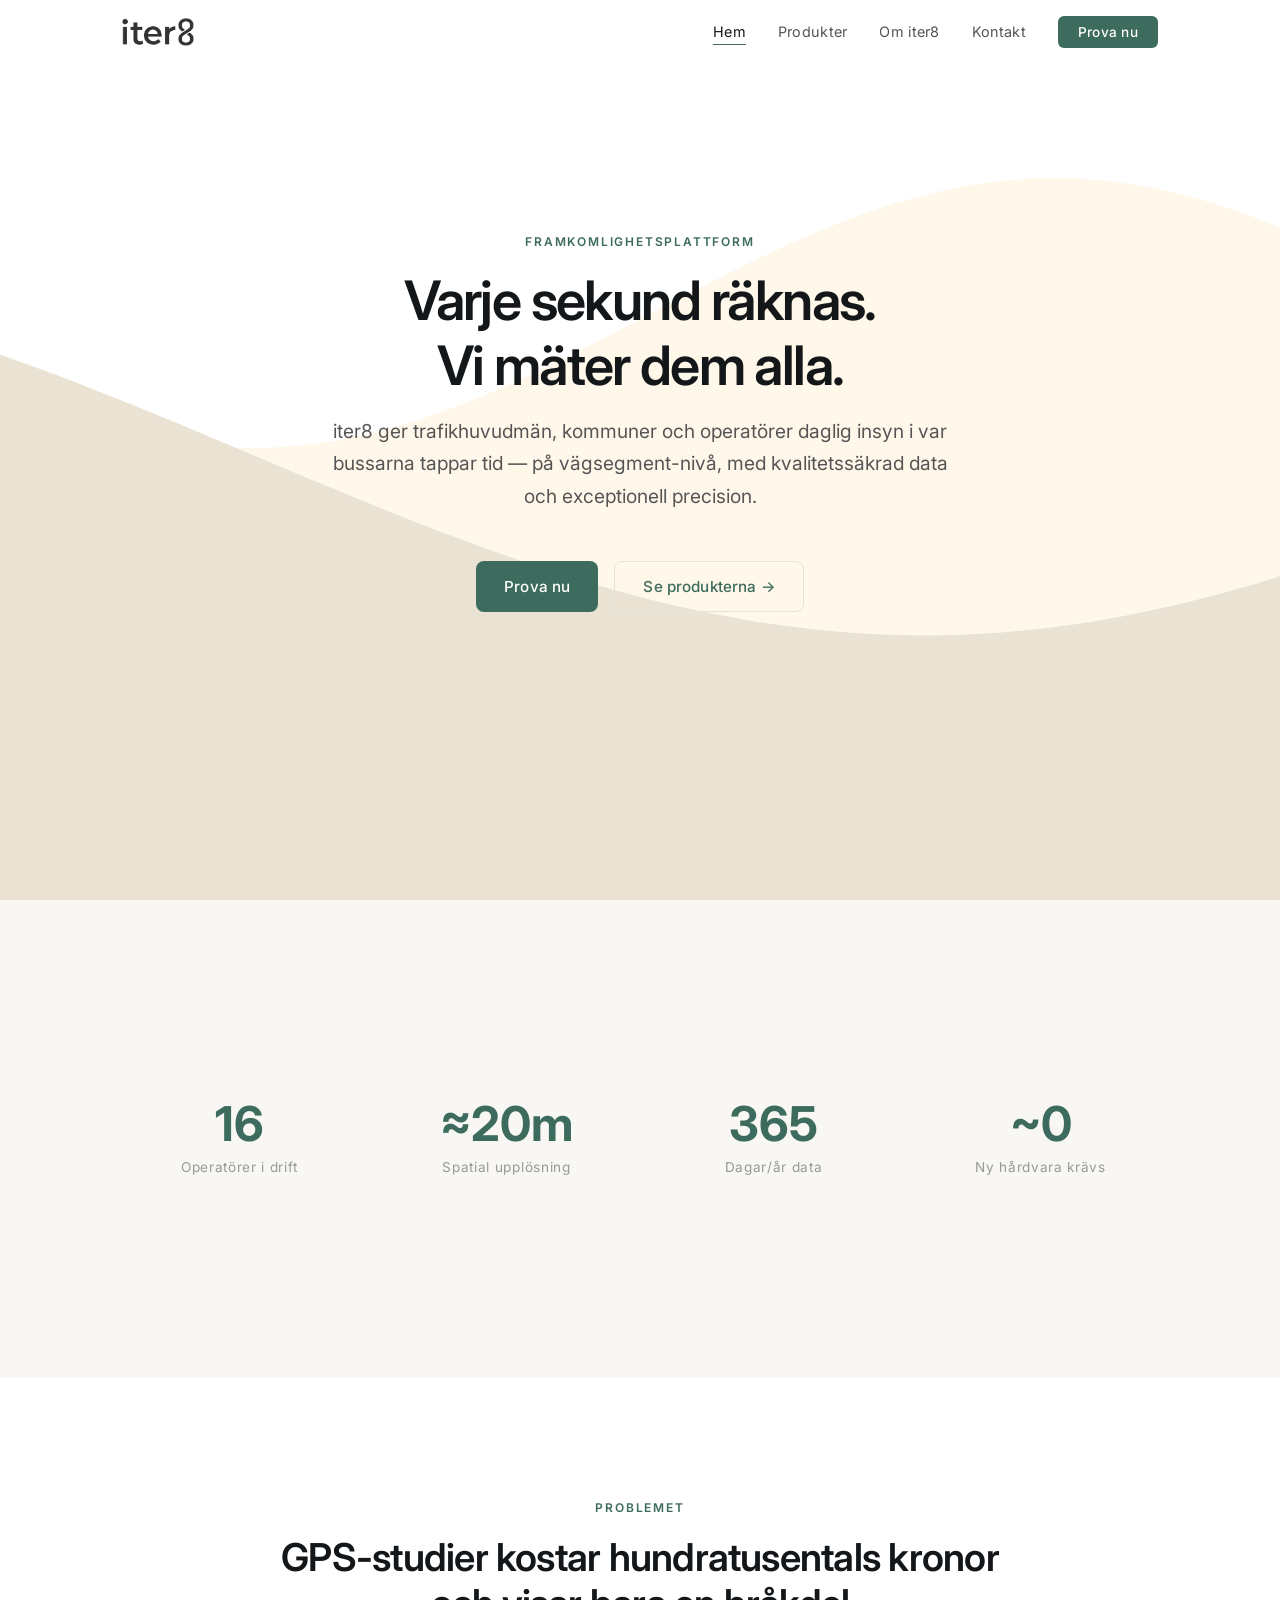
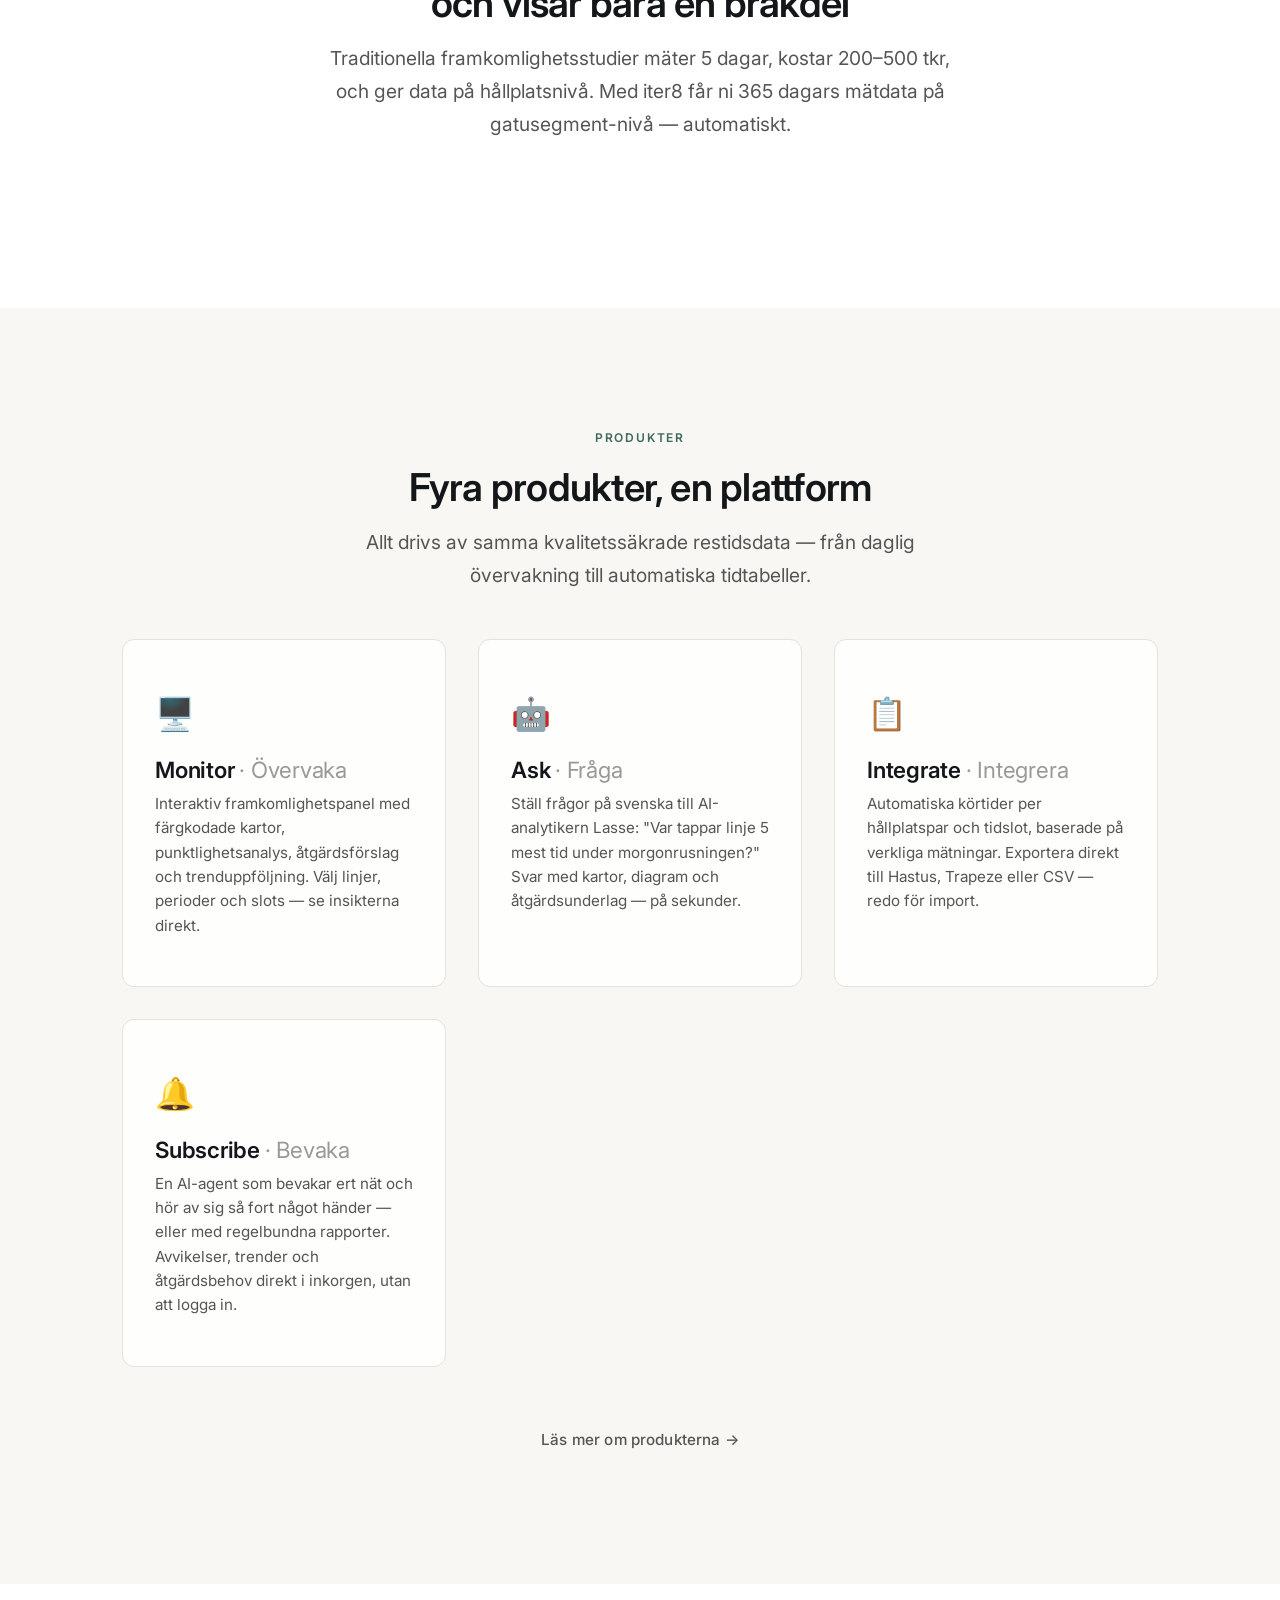
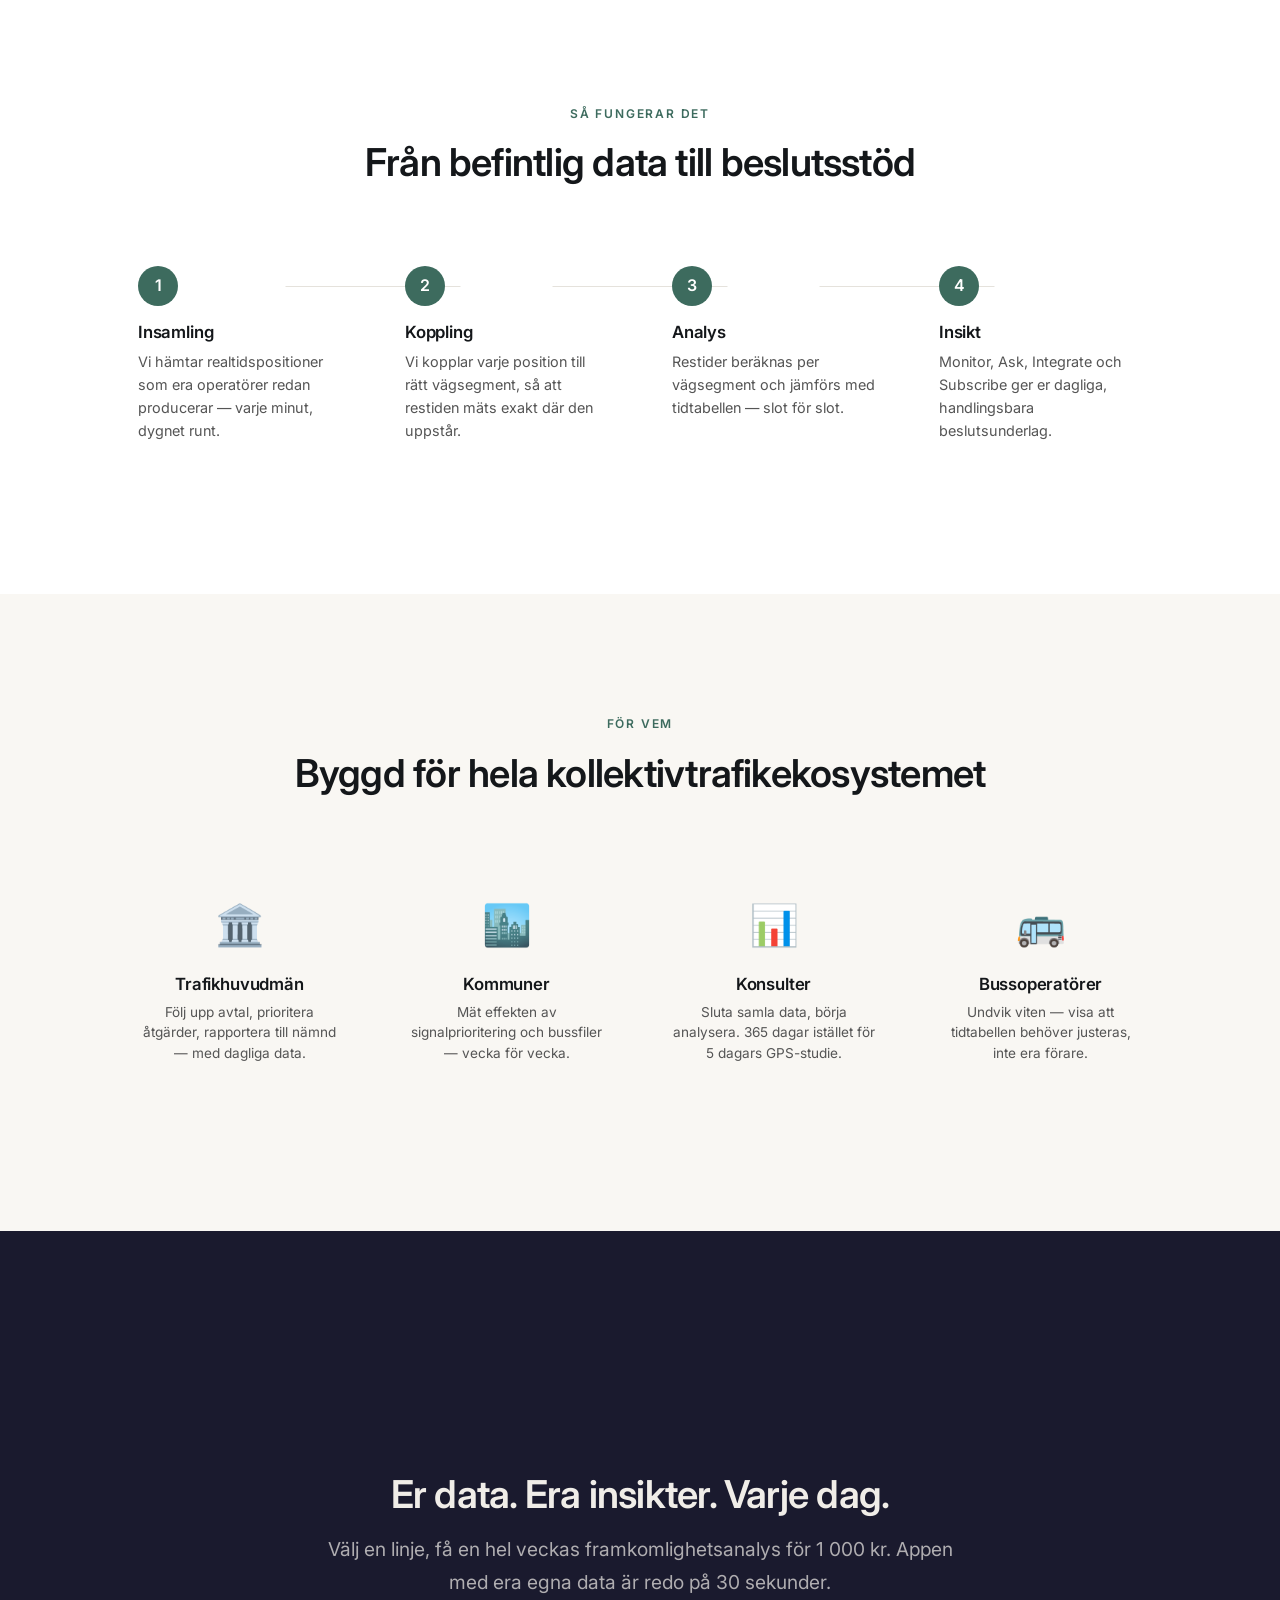
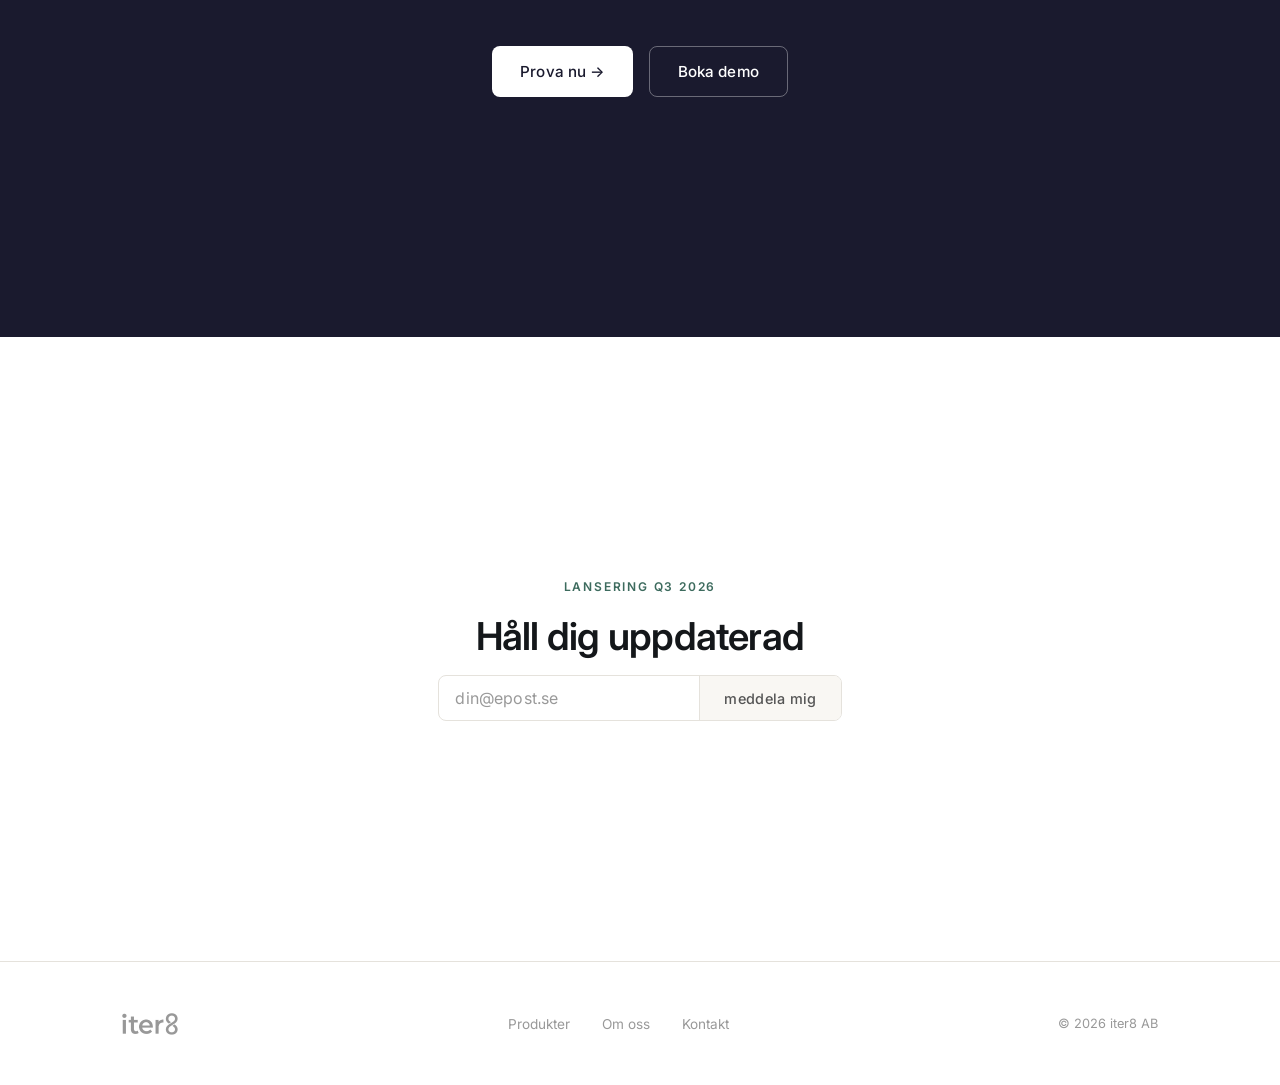
==== commit 296588f2: "Fyra produkter inkl. Subscribe (Bevaka)" ====
--- a/index.html
+++ b/index.html
@@ -100,7 +100,7 @@
     <div class="container">
       <div class="section-header reveal">
         <p class="section-label">Produkter</p>
-        <h2>Tre produkter, en plattform</h2>
+        <h2>Fyra produkter, en plattform</h2>
         <p class="subtitle">
           Allt drivs av samma kvalitetssäkrade restidsdata — från daglig övervakning
           till automatiska tidtabeller.
@@ -108,10 +108,10 @@
       </div>
 
       <div class="card-grid reveal">
-        <!-- Dashboard -->
+        <!-- Monitor -->
         <div class="card">
           <span class="card-icon">🖥️</span>
-          <h3>iter8 Dashboard</h3>
+          <h3>Monitor <span style="color: var(--text-muted); font-weight: 400;">· Övervaka</span></h3>
           <p>
             Interaktiv framkomlighetspanel med färgkodade kartor, punktlighetsanalys,
             åtgärdsförslag och trenduppföljning. Välj linjer, perioder och slots
@@ -119,27 +119,38 @@
           </p>
         </div>
 
-        <!-- AI -->
+        <!-- Ask -->
         <div class="card">
           <span class="card-icon">🤖</span>
-          <h3>Lasse — AI-analytiker</h3>
-          <p>
-            Ställ frågor på svenska: "Var tappar linje 5 mest tid under
-            morgonrusningen?" Lasse svarar med kartor, diagram och åtgärdsunderlag
-            — på sekunder.
-          </p>
-        </div>
-
-        <!-- Timetable -->
+          <h3>Ask <span style="color: var(--text-muted); font-weight: 400;">· Fråga</span></h3>
+          <p>
+            Ställ frågor på svenska till AI-analytikern Lasse: "Var tappar linje 5
+            mest tid under morgonrusningen?" Svar med kartor, diagram och
+            åtgärdsunderlag — på sekunder.
+          </p>
+        </div>
+
+        <!-- Integrate -->
         <div class="card">
           <span class="card-icon">📋</span>
-          <h3>Tidtabellsmaskinen</h3>
+          <h3>Integrate <span style="color: var(--text-muted); font-weight: 400;">· Integrera</span></h3>
           <p>
             Automatiska körtider per hållplatspar och tidslot, baserade på
             verkliga mätningar. Exportera direkt till Hastus, Trapeze eller
             CSV — redo för import.
           </p>
         </div>
+
+        <!-- Subscribe -->
+        <div class="card">
+          <span class="card-icon">🔔</span>
+          <h3>Subscribe <span style="color: var(--text-muted); font-weight: 400;">· Bevaka</span></h3>
+          <p>
+            En AI-agent som bevakar ert nät och hör av sig så fort något händer
+            — eller med regelbundna rapporter. Avvikelser, trender och
+            åtgärdsbehov direkt i inkorgen, utan att logga in.
+          </p>
+        </div>
       </div>
 
       <div class="text-center" style="margin-top: var(--space-xl);">
@@ -171,7 +182,7 @@
         </div>
         <div class="step">
           <h3>Insikt</h3>
-          <p>Dashboard, AI-chatbot och körtidsexport ger er dagliga, handlingsbara beslutsunderlag.</p>
+          <p>Monitor, Ask, Integrate och Subscribe ger er dagliga, handlingsbara beslutsunderlag.</p>
         </div>
       </div>
     </div>
